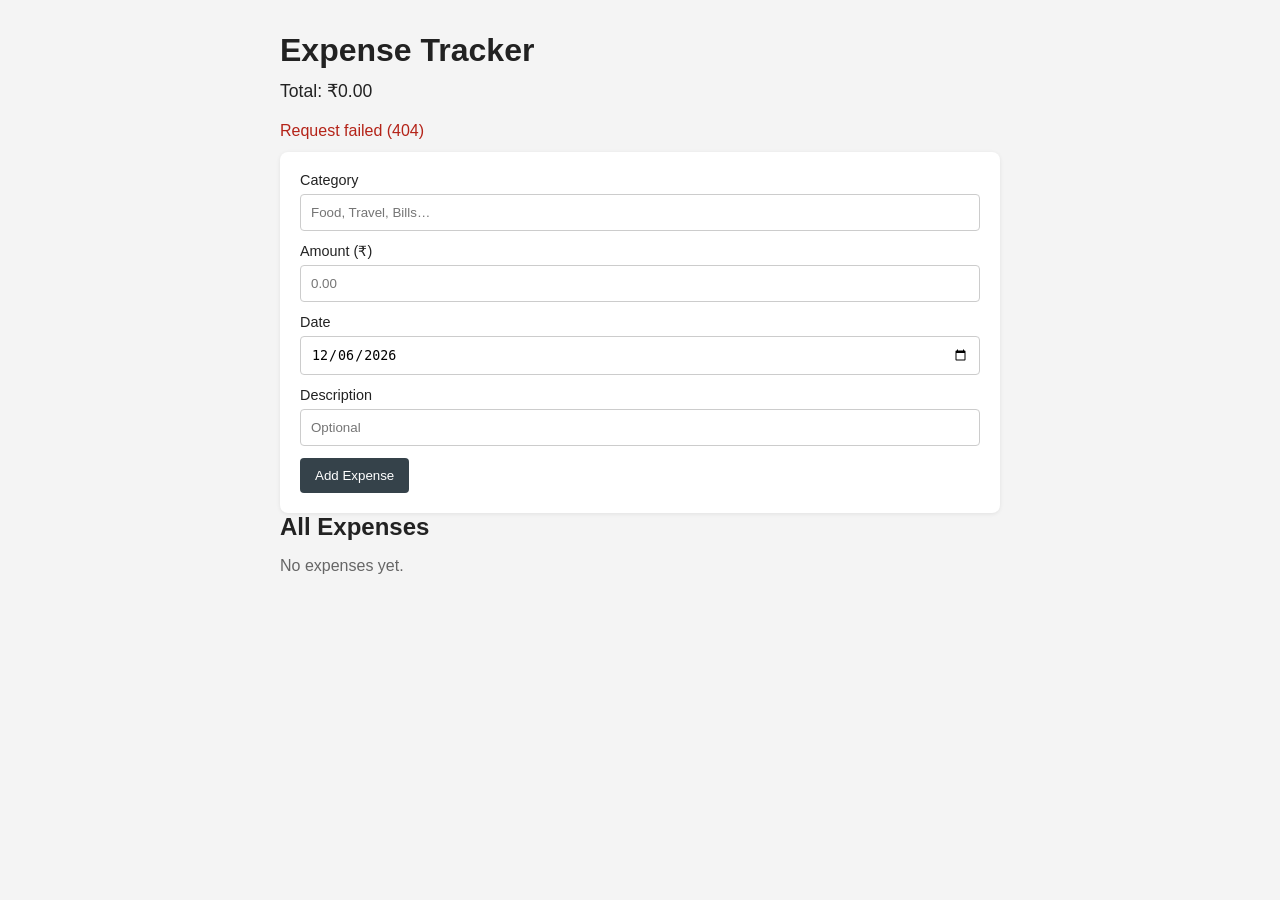
==== frontend/index.html @ 401d4628 "Intial Commit" ====
<!DOCTYPE html>
<html lang="en">
<head>
    <meta charset="UTF-8">
    <meta name="viewport" content="width=device-width, initial-scale=1.0">
    <title>Expense Tracker</title>
    <link rel="stylesheet" href="styles.css">
</head>
<body>
    <div class="container">
        <h1>Expense Tracker</h1>
        <p class="total">Total: <span id="total-amount">₹0.00</span></p>
        <p id="form-error" class="error" hidden></p>

        <form id="expense-form">
            <input type="hidden" id="expense-id" name="id">
            <label>
                Category
                <input type="text" id="category" name="category" placeholder="Food, Travel, Bills…" required>
            </label>
            <label>
                Amount (₹)
                <input type="number" id="amount" name="amount" placeholder="0.00" min="0.01" step="0.01" required>
            </label>
            <label>
                Date
                <input type="date" id="date" name="date" required>
            </label>
            <label>
                Description
                <input type="text" id="description" name="description" placeholder="Optional">
            </label>
            <div class="form-actions">
                <button type="submit" id="submit-btn">Add Expense</button>
                <button type="button" id="cancel-edit" hidden>Cancel</button>
            </div>
        </form>

        <h2>All Expenses</h2>
        <ul id="expense-list"></ul>
        <p id="empty-state" class="empty">No expenses yet.</p>
    </div>
    <script src="app.js"></script>
</body>
</html>
---- frontend/styles.css ----
body {
    font-family: Arial, sans-serif;
    margin: 0;
    padding: 0;
    background-color: #f4f4f4;
    color: #222;
}

.container {
    width: min(720px, 90%);
    margin: 32px auto;
}

h1, h2 {
    margin: 0 0 12px;
}

.total {
    font-size: 1.1rem;
    margin: 0 0 20px;
}

form {
    background: #fff;
    padding: 20px;
    border-radius: 8px;
    box-shadow: 0 1px 4px rgba(0, 0, 0, 0.08);
}

label {
    display: block;
    margin-bottom: 12px;
    font-size: 0.9rem;
}

input[type="text"],
input[type="number"],
input[type="date"] {
    width: 100%;
    box-sizing: border-box;
    padding: 10px;
    margin-top: 6px;
    border: 1px solid #ccc;
    border-radius: 4px;
}

.form-actions {
    display: flex;
    gap: 8px;
}

button {
    background-color: #35424a;
    color: white;
    padding: 10px 15px;
    border: none;
    border-radius: 4px;
    cursor: pointer;
}

button:hover {
    background-color: #2b363c;
}

button.danger {
    background-color: #b42318;
}

button.danger:hover {
    background-color: #912018;
}

#cancel-edit {
    background-color: #6b7280;
}

#expense-list {
    list-style: none;
    padding: 0;
    margin: 16px 0;
}

.expense-item {
    display: flex;
    justify-content: space-between;
    align-items: center;
    gap: 12px;
    background: #fff;
    padding: 12px 16px;
    margin-bottom: 8px;
    border-radius: 6px;
}

.meta {
    display: block;
    color: #555;
    font-size: 0.9rem;
    margin-top: 4px;
}

.item-actions {
    display: flex;
    gap: 8px;
    flex-shrink: 0;
}

.empty {
    color: #666;
}

.error {
    color: #b42318;
    margin-bottom: 12px;
}
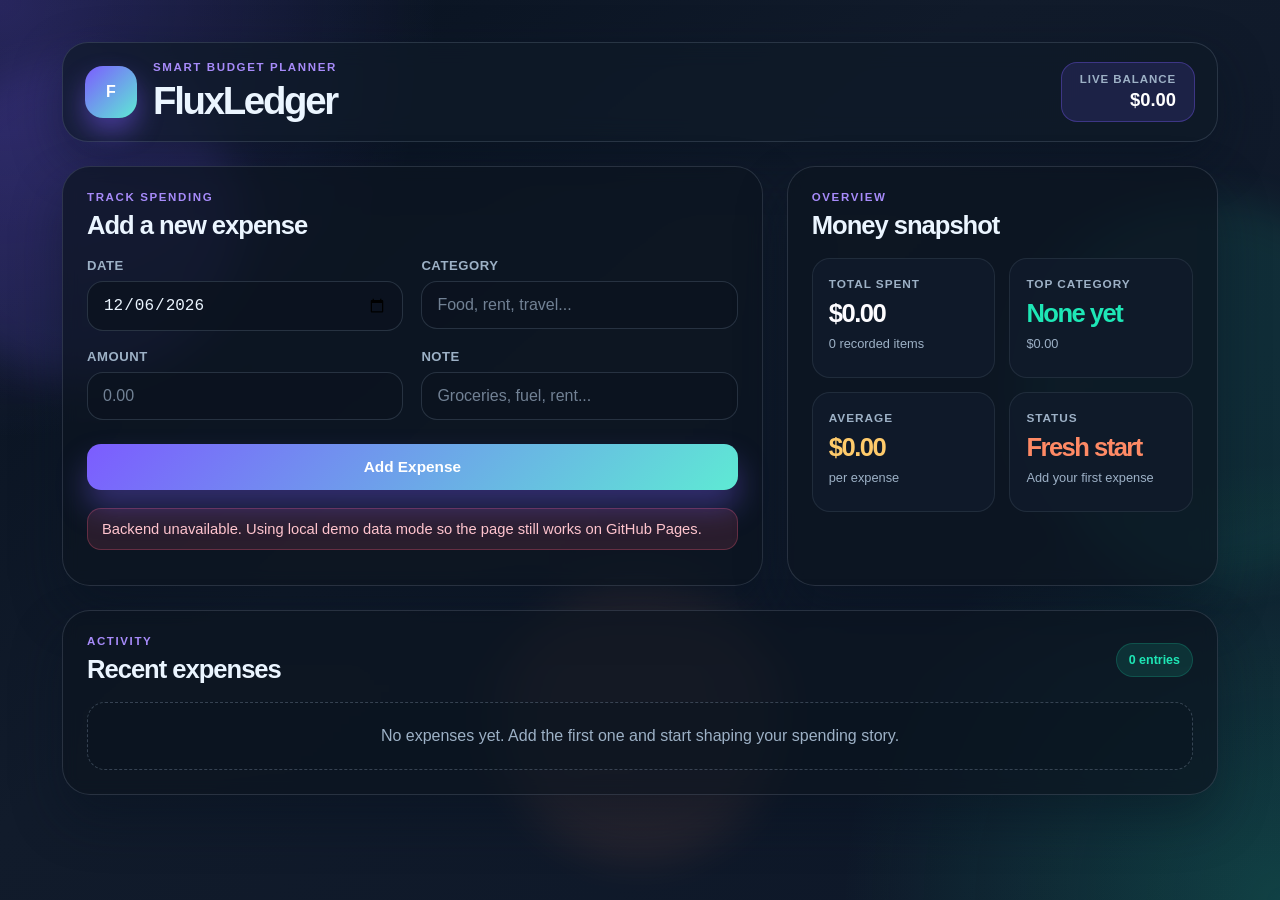
==== commit 227c6133: "Initial commit" ====
--- a/frontend/index.html
+++ b/frontend/index.html
@@ -1,45 +1,101 @@
 <!DOCTYPE html>
 <html lang="en">
-<head>
-    <meta charset="UTF-8">
-    <meta name="viewport" content="width=device-width, initial-scale=1.0">
-    <title>Expense Tracker</title>
-    <link rel="stylesheet" href="styles.css">
-</head>
-<body>
-    <div class="container">
-        <h1>Expense Tracker</h1>
-        <p class="total">Total: <span id="total-amount">₹0.00</span></p>
-        <p id="form-error" class="error" hidden></p>
+  <head>
+    <meta charset="UTF-8" />
+    <meta name="viewport" content="width=device-width, initial-scale=1.0" />
+    <title>FluxLedger | Expense Tracker</title>
+    <link rel="stylesheet" href="./styles.css" />
+  </head>
+  <body>
+    <div class="orb orb-one"></div>
+    <div class="orb orb-two"></div>
+    <div class="orb orb-three"></div>
 
-        <form id="expense-form">
-            <input type="hidden" id="expense-id" name="id">
-            <label>
-                Category
-                <input type="text" id="category" name="category" placeholder="Food, Travel, Bills…" required>
-            </label>
-            <label>
-                Amount (₹)
-                <input type="number" id="amount" name="amount" placeholder="0.00" min="0.01" step="0.01" required>
-            </label>
-            <label>
-                Date
-                <input type="date" id="date" name="date" required>
-            </label>
-            <label>
-                Description
-                <input type="text" id="description" name="description" placeholder="Optional">
-            </label>
+    <div class="app-shell">
+      <header class="topbar">
+        <div class="brand-group">
+          <div class="brand-mark">F</div>
+          <div>
+            <p class="eyebrow">Smart budget planner</p>
+            <h1>FluxLedger</h1>
+          </div>
+        </div>
+
+        <div class="topbar-pill">
+          <span class="pill-label">Live balance</span>
+          <strong id="live-balance">$0.00</strong>
+        </div>
+      </header>
+
+      <main class="dashboard">
+        <section class="panel form-panel">
+          <div class="panel-header">
+            <div>
+              <p class="section-tag">Track spending</p>
+              <h2>Add a new expense</h2>
+            </div>
+          </div>
+
+          <form id="expense-form" class="expense-form">
+            <input type="hidden" id="expense-id" />
+
+            <div class="input-group">
+              <label for="date">Date</label>
+              <input type="date" id="date" name="date" required />
+            </div>
+
+            <div class="input-group">
+              <label for="category">Category</label>
+              <input type="text" id="category" name="category" placeholder="Food, rent, travel..." required />
+            </div>
+
+            <div class="input-group">
+              <label for="amount">Amount</label>
+              <input type="number" id="amount" name="amount" step="0.01" min="0" placeholder="0.00" required />
+            </div>
+
+            <div class="input-group">
+              <label for="description">Note</label>
+              <input type="text" id="description" name="description" placeholder="Groceries, fuel, rent..." />
+            </div>
+
             <div class="form-actions">
-                <button type="submit" id="submit-btn">Add Expense</button>
-                <button type="button" id="cancel-edit" hidden>Cancel</button>
+              <button type="submit" id="submit-btn" class="primary-btn">Add Expense</button>
+              <button type="button" id="cancel-edit" class="secondary-btn" hidden>Cancel</button>
             </div>
-        </form>
+          </form>
 
-        <h2>All Expenses</h2>
-        <ul id="expense-list"></ul>
-        <p id="empty-state" class="empty">No expenses yet.</p>
+          <div id="form-error" class="form-error" hidden></div>
+        </section>
+
+        <aside class="panel summary-panel">
+          <div class="panel-header">
+            <div>
+              <p class="section-tag">Overview</p>
+              <h2>Money snapshot</h2>
+            </div>
+          </div>
+          <div id="summary" class="summary-box"></div>
+        </aside>
+
+        <section class="panel list-panel">
+          <div class="list-header">
+            <div>
+              <p class="section-tag">Activity</p>
+              <h2>Recent expenses</h2>
+            </div>
+            <span id="transaction-count" class="pill">0 entries</span>
+          </div>
+
+          <div id="empty-state" class="empty-state">
+            No expenses yet. Add the first one and start shaping your spending story.
+          </div>
+
+          <ul id="expense-list" class="expense-list"></ul>
+        </section>
+      </main>
     </div>
-    <script src="app.js"></script>
-</body>
-</html>
+
+    <script src="./app.js"></script>
+  </body>
+</html>
--- a/frontend/styles.css
+++ b/frontend/styles.css
@@ -1,114 +1,514 @@
+:root {
+  --bg-deep: #07111f;
+  --bg-mid: #111b2b;
+  --panel: rgba(12, 20, 32, 0.7);
+  --panel-strong: rgba(15, 24, 39, 0.9);
+  --panel-soft: rgba(22, 37, 52, 0.8);
+  --card: rgba(17, 27, 43, 0.82);
+  --primary: #7c5cff;
+  --primary-soft: #a78bfa;
+  --secondary: #1ee7b6;
+  --accent: #ff8a65;
+  --warning: #ffcb6b;
+  --text: #ebf5ff;
+  --muted: #9db1c6;
+  --border: rgba(167, 180, 204, 0.18);
+  --shadow: rgba(7, 17, 31, 0.45);
+  --success: #3dd598;
+  --danger: #ff5f7a;
+}
+
+* {
+  box-sizing: border-box;
+}
+
+html {
+  scroll-behavior: smooth;
+}
+
 body {
-    font-family: Arial, sans-serif;
-    margin: 0;
-    padding: 0;
-    background-color: #f4f4f4;
-    color: #222;
-}
-
-.container {
-    width: min(720px, 90%);
-    margin: 32px auto;
-}
-
-h1, h2 {
-    margin: 0 0 12px;
-}
-
-.total {
-    font-size: 1.1rem;
-    margin: 0 0 20px;
-}
-
-form {
-    background: #fff;
-    padding: 20px;
-    border-radius: 8px;
-    box-shadow: 0 1px 4px rgba(0, 0, 0, 0.08);
-}
-
-label {
-    display: block;
-    margin-bottom: 12px;
-    font-size: 0.9rem;
-}
-
-input[type="text"],
-input[type="number"],
-input[type="date"] {
+  margin: 0;
+  min-height: 100vh;
+  font-family: "Segoe UI", Tahoma, Geneva, Verdana, sans-serif;
+  background:
+    radial-gradient(circle at top left, rgba(124, 92, 255, 0.28), transparent 28%),
+    radial-gradient(circle at bottom right, rgba(30, 231, 182, 0.2), transparent 28%),
+    linear-gradient(140deg, var(--bg-deep) 0%, var(--bg-mid) 42%, #0d1728 100%);
+  color: var(--text);
+  position: relative;
+  overflow-x: hidden;
+}
+
+.orb {
+  position: absolute;
+  border-radius: 50%;
+  filter: blur(20px);
+  opacity: 0.5;
+  pointer-events: none;
+}
+
+.orb-one {
+  width: 320px;
+  height: 320px;
+  background: rgba(124, 92, 255, 0.3);
+  top: 60px;
+  left: -80px;
+}
+
+.orb-two {
+  width: 380px;
+  height: 380px;
+  background: rgba(30, 231, 182, 0.2);
+  right: -120px;
+  top: 200px;
+}
+
+.orb-three {
+  width: 280px;
+  height: 280px;
+  background: rgba(255, 138, 101, 0.2);
+  left: 50%;
+  bottom: 40px;
+  transform: translateX(-50%);
+}
+
+.app-shell {
+  max-width: 1200px;
+  margin: 0 auto;
+  padding: 42px 22px 56px;
+  position: relative;
+  z-index: 1;
+}
+
+.topbar {
+  display: flex;
+  justify-content: space-between;
+  align-items: center;
+  gap: 18px;
+  padding: 18px 22px;
+  margin-bottom: 24px;
+  background: rgba(15, 25, 39, 0.72);
+  border: 1px solid var(--border);
+  border-radius: 26px;
+  backdrop-filter: blur(12px);
+  box-shadow: 0 18px 50px var(--shadow);
+}
+
+.brand-group {
+  display: flex;
+  align-items: center;
+  gap: 16px;
+}
+
+.brand-mark {
+  display: grid;
+  place-items: center;
+  width: 52px;
+  height: 52px;
+  border-radius: 18px;
+  background: linear-gradient(135deg, var(--primary), #5eead4);
+  box-shadow: 0 14px 26px rgba(124, 92, 255, 0.45);
+  font-weight: 800;
+  color: white;
+}
+
+.eyebrow,
+.section-tag {
+  margin: 0;
+  font-size: 0.72rem;
+  font-weight: 700;
+  letter-spacing: 0.14em;
+  text-transform: uppercase;
+  color: var(--primary-soft);
+}
+
+h1 {
+  margin: 6px 0 0;
+  font-size: clamp(2rem, 3vw, 2.8rem);
+  letter-spacing: -0.06em;
+}
+
+h2 {
+  margin: 8px 0 0;
+  font-size: clamp(1.3rem, 2vw, 1.8rem);
+  letter-spacing: -0.04em;
+}
+
+.topbar-pill {
+  display: flex;
+  flex-direction: column;
+  align-items: flex-end;
+  gap: 4px;
+  background: rgba(124, 92, 255, 0.14);
+  border: 1px solid rgba(124, 92, 255, 0.35);
+  border-radius: 16px;
+  padding: 10px 18px;
+}
+
+.pill-label {
+  font-size: 0.72rem;
+  font-weight: 600;
+  color: var(--muted);
+  letter-spacing: 0.08em;
+  text-transform: uppercase;
+}
+
+.topbar-pill strong {
+  font-size: 1.15rem;
+  color: white;
+}
+
+.dashboard {
+  display: grid;
+  grid-template-columns: 1.3fr 0.8fr;
+  gap: 24px;
+}
+
+.panel {
+  background: rgba(12, 20, 32, 0.7);
+  border: 1px solid var(--border);
+  border-radius: 28px;
+  padding: 24px;
+  box-shadow: 0 24px 50px var(--shadow);
+  backdrop-filter: blur(8px);
+}
+
+.form-panel {
+  min-height: 420px;
+}
+
+.summary-panel {
+  min-height: 420px;
+}
+
+.list-panel {
+  grid-column: 1 / -1;
+}
+
+.panel-header,
+.list-header {
+  display: flex;
+  align-items: center;
+  justify-content: space-between;
+  gap: 12px;
+  margin-bottom: 18px;
+}
+
+.expense-form {
+  display: grid;
+  grid-template-columns: repeat(2, minmax(160px, 1fr));
+  gap: 18px;
+}
+
+.input-group {
+  display: flex;
+  flex-direction: column;
+  gap: 8px;
+}
+
+.input-group label {
+  font-size: 0.82rem;
+  font-weight: 700;
+  color: var(--muted);
+  letter-spacing: 0.04em;
+  text-transform: uppercase;
+}
+
+.input-group input {
+  width: 100%;
+  padding: 14px 15px;
+  border-radius: 16px;
+  border: 1px solid rgba(157, 177, 198, 0.2);
+  background: rgba(12, 20, 32, 0.88);
+  color: var(--text);
+  font-size: 1rem;
+  transition: border-color 0.2s ease, box-shadow 0.2s ease, transform 0.2s ease;
+}
+
+.input-group input::placeholder {
+  color: rgba(157, 177, 198, 0.7);
+}
+
+.input-group input:focus {
+  border-color: rgba(124, 92, 255, 0.8);
+  box-shadow: 0 0 0 4px rgba(124, 92, 255, 0.14);
+  outline: none;
+  transform: translateY(-1px);
+}
+
+.form-actions {
+  grid-column: 1 / -1;
+  display: flex;
+  gap: 12px;
+  margin-top: 6px;
+}
+
+.primary-btn,
+.secondary-btn,
+.item-btn {
+  border: none;
+  border-radius: 14px;
+  padding: 14px 18px;
+  font-size: 0.96rem;
+  font-weight: 700;
+  cursor: pointer;
+  transition: transform 0.2s ease, box-shadow 0.2s ease, opacity 0.2s ease;
+}
+
+.primary-btn {
+  flex: 1;
+  background: linear-gradient(135deg, var(--primary), #5eead4);
+  color: white;
+  box-shadow: 0 18px 30px rgba(124, 92, 255, 0.35);
+}
+
+.secondary-btn {
+  background: rgba(157, 177, 198, 0.1);
+  color: var(--text);
+  border: 1px solid rgba(157, 177, 198, 0.2);
+}
+
+.primary-btn:hover,
+.secondary-btn:hover,
+.item-btn:hover {
+  transform: translateY(-1px);
+}
+
+.form-error {
+  margin-top: 18px;
+  padding: 12px 14px;
+  border-radius: 14px;
+  background: rgba(255, 95, 122, 0.12);
+  border: 1px solid rgba(255, 95, 122, 0.28);
+  color: #ffc4ce;
+  font-size: 0.92rem;
+}
+
+.summary-box {
+  display: grid;
+  grid-template-columns: repeat(2, minmax(0, 1fr));
+  gap: 14px;
+}
+
+.stat-card {
+  display: flex;
+  flex-direction: column;
+  gap: 8px;
+  padding: 18px 16px;
+  background: rgba(17, 27, 43, 0.9);
+  border: 1px solid rgba(157, 177, 198, 0.12);
+  border-radius: 18px;
+  min-height: 120px;
+}
+
+.stat-card span {
+  font-size: 0.74rem;
+  color: var(--muted);
+  font-weight: 700;
+  letter-spacing: 0.08em;
+  text-transform: uppercase;
+}
+
+.stat-card strong {
+  font-size: clamp(1.4rem, 2vw, 2rem);
+  letter-spacing: -0.06em;
+}
+
+.stat-card small {
+  color: var(--muted);
+  font-size: 0.8rem;
+}
+
+.stat-card.total strong {
+  color: #fdfcff;
+}
+
+.stat-card.best strong {
+  color: var(--secondary);
+}
+
+.stat-card.avg strong {
+  color: var(--warning);
+}
+
+.stat-card.mood strong {
+  color: var(--accent);
+}
+
+.pill {
+  display: inline-flex;
+  align-items: center;
+  justify-content: center;
+  min-height: 34px;
+  padding: 6px 12px;
+  border-radius: 999px;
+  font-size: 0.78rem;
+  font-weight: 700;
+  background: rgba(30, 231, 182, 0.12);
+  color: var(--secondary);
+  border: 1px solid rgba(30, 231, 182, 0.18);
+}
+
+.empty-state {
+  display: none;
+  padding: 24px 18px;
+  border: 1px dashed rgba(157, 177, 198, 0.3);
+  border-radius: 18px;
+  text-align: center;
+  color: var(--muted);
+  background: rgba(12, 20, 32, 0.4);
+}
+
+.empty-state.visible {
+  display: block;
+}
+
+.expense-list {
+  list-style: none;
+  margin: 0;
+  padding: 0;
+  display: flex;
+  flex-direction: column;
+  gap: 14px;
+}
+
+.expense-item {
+  display: flex;
+  justify-content: space-between;
+  align-items: center;
+  gap: 16px;
+  padding: 18px 16px;
+  border-radius: 20px;
+  background: rgba(15, 24, 39, 0.82);
+  border: 1px solid rgba(157, 177, 198, 0.12);
+}
+
+.expense-main {
+  display: flex;
+  align-items: center;
+  gap: 14px;
+  min-width: 0;
+  flex: 1;
+}
+
+.expense-icon {
+  display: grid;
+  place-items: center;
+  width: 42px;
+  height: 42px;
+  border-radius: 14px;
+  background: linear-gradient(135deg, rgba(124, 92, 255, 0.18), rgba(30, 231, 182, 0.2));
+  color: var(--primary-soft);
+  font-size: 1.2rem;
+  font-weight: 800;
+}
+
+.expense-copy {
+  min-width: 0;
+  flex: 1;
+}
+
+.expense-topline {
+  display: flex;
+  align-items: center;
+  justify-content: space-between;
+  gap: 12px;
+  margin-bottom: 6px;
+}
+
+.expense-title {
+  font-size: 1.02rem;
+  font-weight: 700;
+  color: white;
+}
+
+.expense-amount {
+  font-weight: 800;
+  color: var(--accent);
+  letter-spacing: -0.04em;
+  white-space: nowrap;
+}
+
+.expense-meta {
+  display: flex;
+  flex-wrap: wrap;
+  gap: 8px;
+  color: var(--muted);
+  font-size: 0.8rem;
+}
+
+.expense-meta span.dot {
+  opacity: 0.5;
+}
+
+.item-actions {
+  display: flex;
+  align-items: center;
+  gap: 8px;
+}
+
+.item-btn {
+  padding: 10px 12px;
+  font-size: 0.82rem;
+}
+
+.item-btn.edit {
+  background: rgba(124, 92, 255, 0.14);
+  color: #dcd3ff;
+  border: 1px solid rgba(124, 92, 255, 0.24);
+}
+
+.item-btn.delete {
+  background: rgba(255, 95, 122, 0.12);
+  color: #ffbfd0;
+  border: 1px solid rgba(255, 95, 122, 0.2);
+}
+
+@media (max-width: 760px) {
+  .topbar {
+    flex-direction: column;
+    align-items: flex-start;
+  }
+
+  .topbar-pill {
+    align-items: flex-start;
+  }
+
+  .dashboard {
+    grid-template-columns: 1fr;
+  }
+
+  .expense-form {
+    grid-template-columns: 1fr;
+  }
+
+  .summary-box {
+    grid-template-columns: 1fr 1fr;
+  }
+
+  .expense-item {
+    flex-direction: column;
+    align-items: flex-start;
+  }
+
+  .item-actions {
     width: 100%;
-    box-sizing: border-box;
-    padding: 10px;
-    margin-top: 6px;
-    border: 1px solid #ccc;
-    border-radius: 4px;
-}
-
-.form-actions {
-    display: flex;
-    gap: 8px;
-}
-
-button {
-    background-color: #35424a;
-    color: white;
-    padding: 10px 15px;
-    border: none;
-    border-radius: 4px;
-    cursor: pointer;
-}
-
-button:hover {
-    background-color: #2b363c;
-}
-
-button.danger {
-    background-color: #b42318;
-}
-
-button.danger:hover {
-    background-color: #912018;
-}
-
-#cancel-edit {
-    background-color: #6b7280;
-}
-
-#expense-list {
-    list-style: none;
-    padding: 0;
-    margin: 16px 0;
-}
-
-.expense-item {
-    display: flex;
-    justify-content: space-between;
-    align-items: center;
-    gap: 12px;
-    background: #fff;
-    padding: 12px 16px;
-    margin-bottom: 8px;
-    border-radius: 6px;
-}
-
-.meta {
-    display: block;
-    color: #555;
-    font-size: 0.9rem;
-    margin-top: 4px;
-}
-
-.item-actions {
-    display: flex;
-    gap: 8px;
-    flex-shrink: 0;
-}
-
-.empty {
-    color: #666;
-}
-
-.error {
-    color: #b42318;
-    margin-bottom: 12px;
-}
+    justify-content: flex-end;
+  }
+}
+
+@media (max-width: 520px) {
+  .summary-box {
+    grid-template-columns: 1fr;
+  }
+
+  .form-actions {
+    flex-direction: column;
+  }
+
+  .topbar,
+  .panel {
+    padding-left: 16px;
+    padding-right: 16px;
+  }
+}
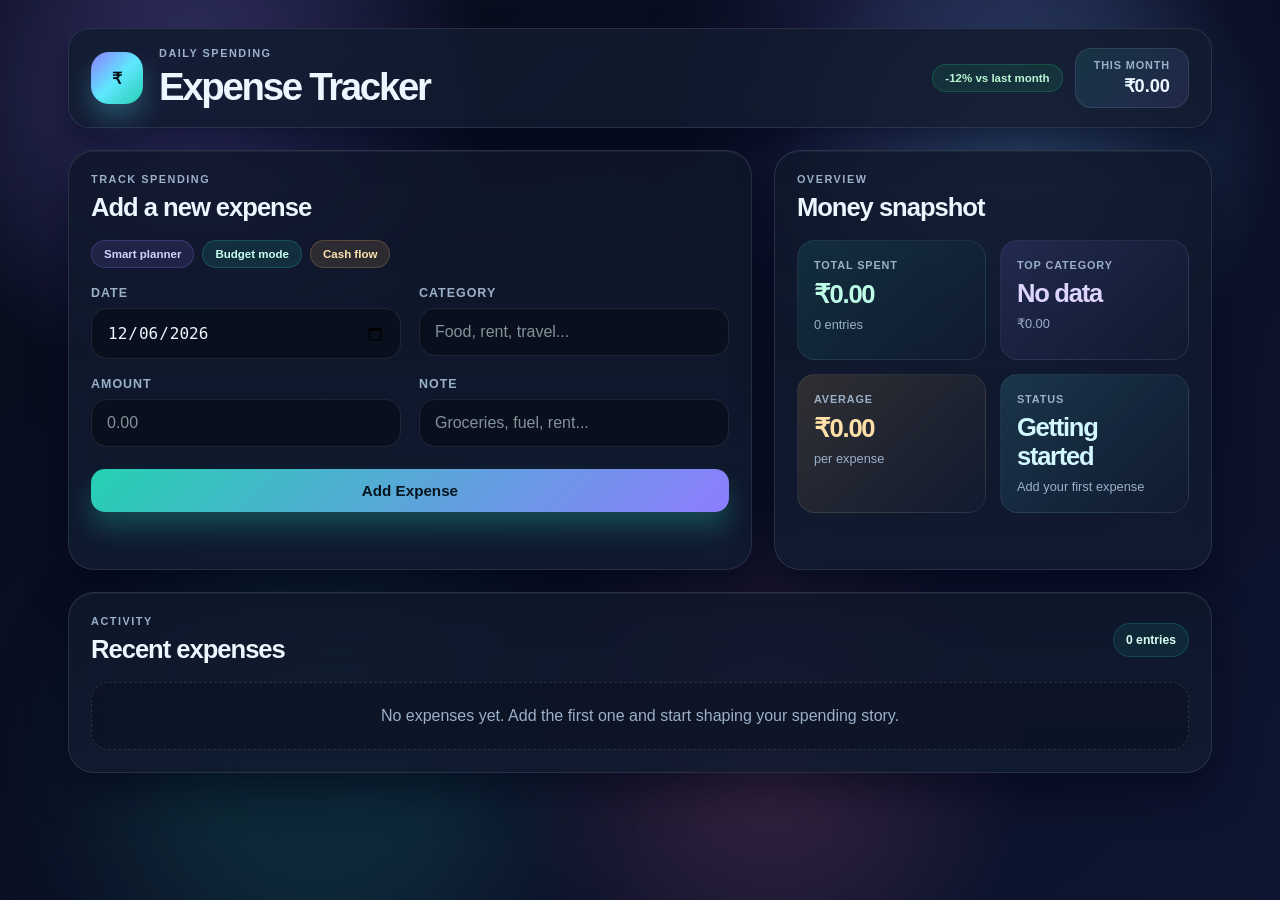
==== commit bc6866ab: "Update expense tracker UI and documentation" ====
--- a/frontend/index.html
+++ b/frontend/index.html
@@ -3,27 +3,26 @@
   <head>
     <meta charset="UTF-8" />
     <meta name="viewport" content="width=device-width, initial-scale=1.0" />
-    <title>FluxLedger | Expense Tracker</title>
+    <title>Expense Tracker</title>
     <link rel="stylesheet" href="./styles.css" />
   </head>
   <body>
-    <div class="orb orb-one"></div>
-    <div class="orb orb-two"></div>
-    <div class="orb orb-three"></div>
-
     <div class="app-shell">
       <header class="topbar">
         <div class="brand-group">
-          <div class="brand-mark">F</div>
+          <div class="brand-mark">₹</div>
           <div>
-            <p class="eyebrow">Smart budget planner</p>
-            <h1>FluxLedger</h1>
+            <p class="eyebrow">Daily spending</p>
+            <h1>Expense Tracker</h1>
           </div>
         </div>
 
-        <div class="topbar-pill">
-          <span class="pill-label">Live balance</span>
-          <strong id="live-balance">$0.00</strong>
+        <div class="topbar-actions">
+          <span class="mini-tag positive">-12% vs last month</span>
+          <div class="topbar-pill">
+            <span class="pill-label">This month</span>
+            <strong id="live-balance">₹0.00</strong>
+          </div>
         </div>
       </header>
 
@@ -34,6 +33,12 @@
               <p class="section-tag">Track spending</p>
               <h2>Add a new expense</h2>
             </div>
+          </div>
+
+          <div class="insight-row">
+            <span class="mini-tag neutral">Smart planner</span>
+            <span class="mini-tag highlight">Budget mode</span>
+            <span class="mini-tag warm">Cash flow</span>
           </div>
 
           <form id="expense-form" class="expense-form">
--- a/frontend/styles.css
+++ b/frontend/styles.css
@@ -1,21 +1,21 @@
 :root {
-  --bg-deep: #07111f;
-  --bg-mid: #111b2b;
-  --panel: rgba(12, 20, 32, 0.7);
-  --panel-strong: rgba(15, 24, 39, 0.9);
-  --panel-soft: rgba(22, 37, 52, 0.8);
-  --card: rgba(17, 27, 43, 0.82);
-  --primary: #7c5cff;
-  --primary-soft: #a78bfa;
-  --secondary: #1ee7b6;
-  --accent: #ff8a65;
-  --warning: #ffcb6b;
-  --text: #ebf5ff;
-  --muted: #9db1c6;
-  --border: rgba(167, 180, 204, 0.18);
-  --shadow: rgba(7, 17, 31, 0.45);
-  --success: #3dd598;
-  --danger: #ff5f7a;
+  --bg: #070b1a;
+  --bg-strong: #0e1530;
+  --surface: rgba(17, 24, 39, 0.78);
+  --surface-strong: #111b30;
+  --panel-soft: rgba(18, 26, 45, 0.9);
+  --text: #ecf6ff;
+  --muted: #9bb0c9;
+  --primary: #25d0b2;
+  --primary-deep: #14b396;
+  --primary-soft: #9bf2dc;
+  --violet: #8d7dff;
+  --amber: #ffbd59;
+  --rose: #ff6ea8;
+  --lime: #c4ff66;
+  --cyan: #5fe7ff;
+  --line: rgba(148, 163, 184, 0.18);
+  --shadow: rgba(2, 6, 23, 0.55);
 }
 
 * {
@@ -31,51 +31,42 @@
   min-height: 100vh;
   font-family: "Segoe UI", Tahoma, Geneva, Verdana, sans-serif;
   background:
-    radial-gradient(circle at top left, rgba(124, 92, 255, 0.28), transparent 28%),
-    radial-gradient(circle at bottom right, rgba(30, 231, 182, 0.2), transparent 28%),
-    linear-gradient(140deg, var(--bg-deep) 0%, var(--bg-mid) 42%, #0d1728 100%);
+    radial-gradient(circle at 15% 10%, rgba(141, 125, 255, 0.35), transparent 22%),
+    radial-gradient(circle at 80% 18%, rgba(95, 231, 255, 0.24), transparent 20%),
+    radial-gradient(circle at 60% 85%, rgba(255, 110, 168, 0.18), transparent 24%),
+    linear-gradient(140deg, var(--bg) 0%, var(--bg-strong) 100%);
   color: var(--text);
-  position: relative;
-  overflow-x: hidden;
-}
-
-.orb {
-  position: absolute;
+}
+
+body::before,
+body::after {
+  content: "";
+  position: fixed;
+  width: 420px;
+  height: 420px;
   border-radius: 50%;
-  filter: blur(20px);
-  opacity: 0.5;
+  filter: blur(70px);
+  opacity: 0.35;
   pointer-events: none;
-}
-
-.orb-one {
-  width: 320px;
-  height: 320px;
-  background: rgba(124, 92, 255, 0.3);
-  top: 60px;
-  left: -80px;
-}
-
-.orb-two {
-  width: 380px;
-  height: 380px;
-  background: rgba(30, 231, 182, 0.2);
-  right: -120px;
-  top: 200px;
-}
-
-.orb-three {
-  width: 280px;
-  height: 280px;
-  background: rgba(255, 138, 101, 0.2);
-  left: 50%;
-  bottom: 40px;
-  transform: translateX(-50%);
+  z-index: 0;
+}
+
+body::before {
+  top: -120px;
+  right: 8%;
+  background: rgba(141, 125, 255, 0.45);
+}
+
+body::after {
+  bottom: -80px;
+  left: 8%;
+  background: rgba(37, 208, 178, 0.38);
 }
 
 .app-shell {
-  max-width: 1200px;
+  max-width: 1180px;
   margin: 0 auto;
-  padding: 42px 22px 56px;
+  padding: 28px 18px 52px;
   position: relative;
   z-index: 1;
 }
@@ -86,12 +77,12 @@
   align-items: center;
   gap: 18px;
   padding: 18px 22px;
-  margin-bottom: 24px;
-  background: rgba(15, 25, 39, 0.72);
-  border: 1px solid var(--border);
-  border-radius: 26px;
-  backdrop-filter: blur(12px);
-  box-shadow: 0 18px 50px var(--shadow);
+  margin-bottom: 22px;
+  background: linear-gradient(135deg, rgba(17, 27, 48, 0.92), rgba(18, 26, 45, 0.82));
+  border: 1px solid var(--line);
+  border-radius: 22px;
+  box-shadow: 0 18px 34px var(--shadow);
+  backdrop-filter: blur(8px);
 }
 
 .brand-group {
@@ -106,20 +97,20 @@
   width: 52px;
   height: 52px;
   border-radius: 18px;
-  background: linear-gradient(135deg, var(--primary), #5eead4);
-  box-shadow: 0 14px 26px rgba(124, 92, 255, 0.45);
+  background: linear-gradient(135deg, var(--violet), var(--cyan), var(--primary));
+  color: #04131a;
   font-weight: 800;
-  color: white;
+  box-shadow: 0 14px 24px rgba(95, 231, 255, 0.25);
 }
 
 .eyebrow,
 .section-tag {
   margin: 0;
-  font-size: 0.72rem;
-  font-weight: 700;
+  font-size: 0.68rem;
+  font-weight: 800;
   letter-spacing: 0.14em;
   text-transform: uppercase;
-  color: var(--primary-soft);
+  color: var(--muted);
 }
 
 h1 {
@@ -130,8 +121,49 @@
 
 h2 {
   margin: 8px 0 0;
-  font-size: clamp(1.3rem, 2vw, 1.8rem);
+  font-size: clamp(1.35rem, 2vw, 1.8rem);
   letter-spacing: -0.04em;
+}
+
+.topbar-actions {
+  display: flex;
+  align-items: center;
+  gap: 12px;
+}
+
+.mini-tag {
+  display: inline-flex;
+  align-items: center;
+  justify-content: center;
+  padding: 7px 12px;
+  border-radius: 999px;
+  font-size: 0.72rem;
+  font-weight: 700;
+  border: 1px solid transparent;
+}
+
+.mini-tag.positive {
+  background: rgba(25, 191, 105, 0.12);
+  color: #baf5d3;
+  border-color: rgba(25, 191, 105, 0.25);
+}
+
+.mini-tag.neutral {
+  background: rgba(141, 125, 255, 0.12);
+  color: #d8d2ff;
+  border-color: rgba(141, 125, 255, 0.22);
+}
+
+.mini-tag.highlight {
+  background: rgba(37, 208, 178, 0.12);
+  color: #c7fff0;
+  border-color: rgba(37, 208, 178, 0.22);
+}
+
+.mini-tag.warm {
+  background: rgba(255, 189, 89, 0.12);
+  color: #ffe3b1;
+  border-color: rgba(255, 189, 89, 0.2);
 }
 
 .topbar-pill {
@@ -139,44 +171,41 @@
   flex-direction: column;
   align-items: flex-end;
   gap: 4px;
-  background: rgba(124, 92, 255, 0.14);
-  border: 1px solid rgba(124, 92, 255, 0.35);
+  background: linear-gradient(135deg, rgba(37, 208, 178, 0.12), rgba(141, 125, 255, 0.12));
+  border: 1px solid rgba(148, 163, 184, 0.18);
   border-radius: 16px;
   padding: 10px 18px;
 }
 
 .pill-label {
-  font-size: 0.72rem;
-  font-weight: 600;
-  color: var(--muted);
+  font-size: 0.68rem;
+  color: var(--muted);
+  text-transform: uppercase;
   letter-spacing: 0.08em;
-  text-transform: uppercase;
+  font-weight: 700;
 }
 
 .topbar-pill strong {
-  font-size: 1.15rem;
-  color: white;
+  font-size: 1.14rem;
+  color: var(--text);
 }
 
 .dashboard {
   display: grid;
-  grid-template-columns: 1.3fr 0.8fr;
-  gap: 24px;
+  grid-template-columns: 1.28fr 0.82fr;
+  gap: 22px;
 }
 
 .panel {
-  background: rgba(12, 20, 32, 0.7);
-  border: 1px solid var(--border);
-  border-radius: 28px;
-  padding: 24px;
-  box-shadow: 0 24px 50px var(--shadow);
-  backdrop-filter: blur(8px);
-}
-
-.form-panel {
-  min-height: 420px;
-}
-
+  background: linear-gradient(180deg, rgba(15, 23, 42, 0.85), rgba(17, 27, 48, 0.9));
+  border: 1px solid var(--line);
+  border-radius: 26px;
+  padding: 22px;
+  box-shadow: 0 18px 38px var(--shadow), inset 0 1px 0 rgba(255,255,255,0.05);
+  backdrop-filter: blur(10px);
+}
+
+.form-panel,
 .summary-panel {
   min-height: 420px;
 }
@@ -192,6 +221,13 @@
   justify-content: space-between;
   gap: 12px;
   margin-bottom: 18px;
+}
+
+.insight-row {
+  display: flex;
+  flex-wrap: wrap;
+  gap: 8px;
+  margin: 12px 0 18px;
 }
 
 .expense-form {
@@ -207,32 +243,32 @@
 }
 
 .input-group label {
-  font-size: 0.82rem;
-  font-weight: 700;
-  color: var(--muted);
-  letter-spacing: 0.04em;
+  font-size: 0.78rem;
+  font-weight: 800;
+  letter-spacing: 0.08em;
   text-transform: uppercase;
+  color: var(--muted);
 }
 
 .input-group input {
   width: 100%;
   padding: 14px 15px;
   border-radius: 16px;
-  border: 1px solid rgba(157, 177, 198, 0.2);
-  background: rgba(12, 20, 32, 0.88);
+  border: 1px solid rgba(148, 163, 184, 0.15);
+  background: rgba(8, 13, 24, 0.7);
   color: var(--text);
   font-size: 1rem;
-  transition: border-color 0.2s ease, box-shadow 0.2s ease, transform 0.2s ease;
+  transition: transform 0.2s ease, box-shadow 0.2s ease, border-color 0.2s ease;
 }
 
 .input-group input::placeholder {
-  color: rgba(157, 177, 198, 0.7);
+  color: #82939a;
 }
 
 .input-group input:focus {
-  border-color: rgba(124, 92, 255, 0.8);
-  box-shadow: 0 0 0 4px rgba(124, 92, 255, 0.14);
   outline: none;
+  border-color: rgba(95, 231, 255, 0.52);
+  box-shadow: 0 0 0 4px rgba(95, 231, 255, 0.1);
   transform: translateY(-1px);
 }
 
@@ -240,7 +276,7 @@
   grid-column: 1 / -1;
   display: flex;
   gap: 12px;
-  margin-top: 6px;
+  margin-top: 4px;
 }
 
 .primary-btn,
@@ -248,24 +284,24 @@
 .item-btn {
   border: none;
   border-radius: 14px;
-  padding: 14px 18px;
-  font-size: 0.96rem;
+  padding: 13px 16px;
+  font-size: 0.95rem;
   font-weight: 700;
   cursor: pointer;
-  transition: transform 0.2s ease, box-shadow 0.2s ease, opacity 0.2s ease;
+  transition: transform 0.15s ease, box-shadow 0.15s ease;
 }
 
 .primary-btn {
   flex: 1;
-  background: linear-gradient(135deg, var(--primary), #5eead4);
-  color: white;
-  box-shadow: 0 18px 30px rgba(124, 92, 255, 0.35);
+  background: linear-gradient(135deg, var(--primary), var(--violet));
+  color: #06151d;
+  box-shadow: 0 16px 26px rgba(37, 208, 178, 0.26);
 }
 
 .secondary-btn {
-  background: rgba(157, 177, 198, 0.1);
+  background: rgba(148, 163, 184, 0.06);
   color: var(--text);
-  border: 1px solid rgba(157, 177, 198, 0.2);
+  border: 1px solid rgba(148, 163, 184, 0.15);
 }
 
 .primary-btn:hover,
@@ -278,9 +314,9 @@
   margin-top: 18px;
   padding: 12px 14px;
   border-radius: 14px;
-  background: rgba(255, 95, 122, 0.12);
-  border: 1px solid rgba(255, 95, 122, 0.28);
-  color: #ffc4ce;
+  background: rgba(255, 110, 168, 0.08);
+  border: 1px solid rgba(255, 110, 168, 0.18);
+  color: #ffc4d8;
   font-size: 0.92rem;
 }
 
@@ -294,46 +330,40 @@
   display: flex;
   flex-direction: column;
   gap: 8px;
+  background: linear-gradient(180deg, rgba(18, 26, 45, 0.86), rgba(11, 17, 30, 0.9));
+  border: 1px solid rgba(148, 163, 184, 0.12);
+  border-radius: 18px;
   padding: 18px 16px;
-  background: rgba(17, 27, 43, 0.9);
-  border: 1px solid rgba(157, 177, 198, 0.12);
-  border-radius: 18px;
   min-height: 120px;
 }
 
 .stat-card span {
-  font-size: 0.74rem;
-  color: var(--muted);
-  font-weight: 700;
+  font-size: 0.68rem;
+  text-transform: uppercase;
   letter-spacing: 0.08em;
-  text-transform: uppercase;
+  font-weight: 800;
+  color: var(--muted);
 }
 
 .stat-card strong {
-  font-size: clamp(1.4rem, 2vw, 2rem);
-  letter-spacing: -0.06em;
+  font-size: clamp(1.45rem, 2vw, 2.1rem);
+  letter-spacing: -0.05em;
 }
 
 .stat-card small {
-  color: var(--muted);
   font-size: 0.8rem;
-}
-
-.stat-card.total strong {
-  color: #fdfcff;
-}
-
-.stat-card.best strong {
-  color: var(--secondary);
-}
-
-.stat-card.avg strong {
-  color: var(--warning);
-}
-
-.stat-card.mood strong {
-  color: var(--accent);
-}
+  color: var(--muted);
+}
+
+.stat-card.total { background: linear-gradient(135deg, rgba(37, 208, 178, 0.12), rgba(17, 27, 48, 0.95)); }
+.stat-card.best { background: linear-gradient(135deg, rgba(141, 125, 255, 0.14), rgba(17, 27, 48, 0.95)); }
+.stat-card.avg { background: linear-gradient(135deg, rgba(255, 189, 89, 0.14), rgba(17, 27, 48, 0.95)); }
+.stat-card.mood { background: linear-gradient(135deg, rgba(95, 231, 255, 0.14), rgba(17, 27, 48, 0.95)); }
+
+.stat-card.total strong { color: #bdfde8; }
+.stat-card.best strong { color: #ddd5ff; }
+.stat-card.avg strong { color: #ffe0a9; }
+.stat-card.mood strong { color: #d1f9ff; }
 
 .pill {
   display: inline-flex;
@@ -342,21 +372,21 @@
   min-height: 34px;
   padding: 6px 12px;
   border-radius: 999px;
-  font-size: 0.78rem;
+  font-size: 0.76rem;
   font-weight: 700;
-  background: rgba(30, 231, 182, 0.12);
-  color: var(--secondary);
-  border: 1px solid rgba(30, 231, 182, 0.18);
+  background: rgba(37, 208, 178, 0.09);
+  color: #d9fff3;
+  border: 1px solid rgba(37, 208, 178, 0.18);
 }
 
 .empty-state {
   display: none;
   padding: 24px 18px;
-  border: 1px dashed rgba(157, 177, 198, 0.3);
+  border: 1px dashed rgba(148, 163, 184, 0.2);
   border-radius: 18px;
+  color: var(--muted);
   text-align: center;
-  color: var(--muted);
-  background: rgba(12, 20, 32, 0.4);
+  background: rgba(8, 13, 24, 0.35);
 }
 
 .empty-state.visible {
@@ -377,18 +407,19 @@
   justify-content: space-between;
   align-items: center;
   gap: 16px;
-  padding: 18px 16px;
+  padding: 17px 18px;
   border-radius: 20px;
-  background: rgba(15, 24, 39, 0.82);
-  border: 1px solid rgba(157, 177, 198, 0.12);
+  background: linear-gradient(135deg, rgba(18, 26, 45, 0.95), rgba(10, 15, 27, 0.96));
+  border: 1px solid rgba(148, 163, 184, 0.12);
+  box-shadow: 0 10px 18px rgba(2, 6, 23, 0.28);
 }
 
 .expense-main {
   display: flex;
   align-items: center;
   gap: 14px;
+  flex: 1;
   min-width: 0;
-  flex: 1;
 }
 
 .expense-icon {
@@ -397,15 +428,15 @@
   width: 42px;
   height: 42px;
   border-radius: 14px;
-  background: linear-gradient(135deg, rgba(124, 92, 255, 0.18), rgba(30, 231, 182, 0.2));
-  color: var(--primary-soft);
-  font-size: 1.2rem;
+  background: linear-gradient(135deg, rgba(37, 208, 178, 0.12), rgba(141, 125, 255, 0.15));
+  color: #dbfef7;
+  font-size: 1.15rem;
   font-weight: 800;
 }
 
 .expense-copy {
+  flex: 1;
   min-width: 0;
-  flex: 1;
 }
 
 .expense-topline {
@@ -413,28 +444,27 @@
   align-items: center;
   justify-content: space-between;
   gap: 12px;
-  margin-bottom: 6px;
+  margin-bottom: 5px;
 }
 
 .expense-title {
-  font-size: 1.02rem;
+  font-size: 1rem;
   font-weight: 700;
-  color: white;
+  color: var(--text);
 }
 
 .expense-amount {
+  color: var(--rose);
   font-weight: 800;
-  color: var(--accent);
-  letter-spacing: -0.04em;
   white-space: nowrap;
 }
 
 .expense-meta {
+  color: var(--muted);
+  font-size: 0.8rem;
   display: flex;
   flex-wrap: wrap;
   gap: 8px;
-  color: var(--muted);
-  font-size: 0.8rem;
 }
 
 .expense-meta span.dot {
@@ -449,19 +479,19 @@
 
 .item-btn {
   padding: 10px 12px;
-  font-size: 0.82rem;
+  font-size: 0.8rem;
 }
 
 .item-btn.edit {
-  background: rgba(124, 92, 255, 0.14);
-  color: #dcd3ff;
-  border: 1px solid rgba(124, 92, 255, 0.24);
+  background: rgba(141, 125, 255, 0.1);
+  color: #ddd6ff;
+  border: 1px solid rgba(141, 125, 255, 0.18);
 }
 
 .item-btn.delete {
-  background: rgba(255, 95, 122, 0.12);
-  color: #ffbfd0;
-  border: 1px solid rgba(255, 95, 122, 0.2);
+  background: rgba(255, 110, 168, 0.1);
+  color: #ffd5e8;
+  border: 1px solid rgba(255, 110, 168, 0.18);
 }
 
 @media (max-width: 760px) {
@@ -470,8 +500,9 @@
     align-items: flex-start;
   }
 
-  .topbar-pill {
-    align-items: flex-start;
+  .topbar-actions {
+    width: 100%;
+    justify-content: space-between;
   }
 
   .dashboard {
@@ -500,6 +531,11 @@
 @media (max-width: 520px) {
   .summary-box {
     grid-template-columns: 1fr;
+  }
+
+  .topbar-actions {
+    flex-direction: column;
+    align-items: flex-start;
   }
 
   .form-actions {
@@ -511,4 +547,4 @@
     padding-left: 16px;
     padding-right: 16px;
   }
-}+}
